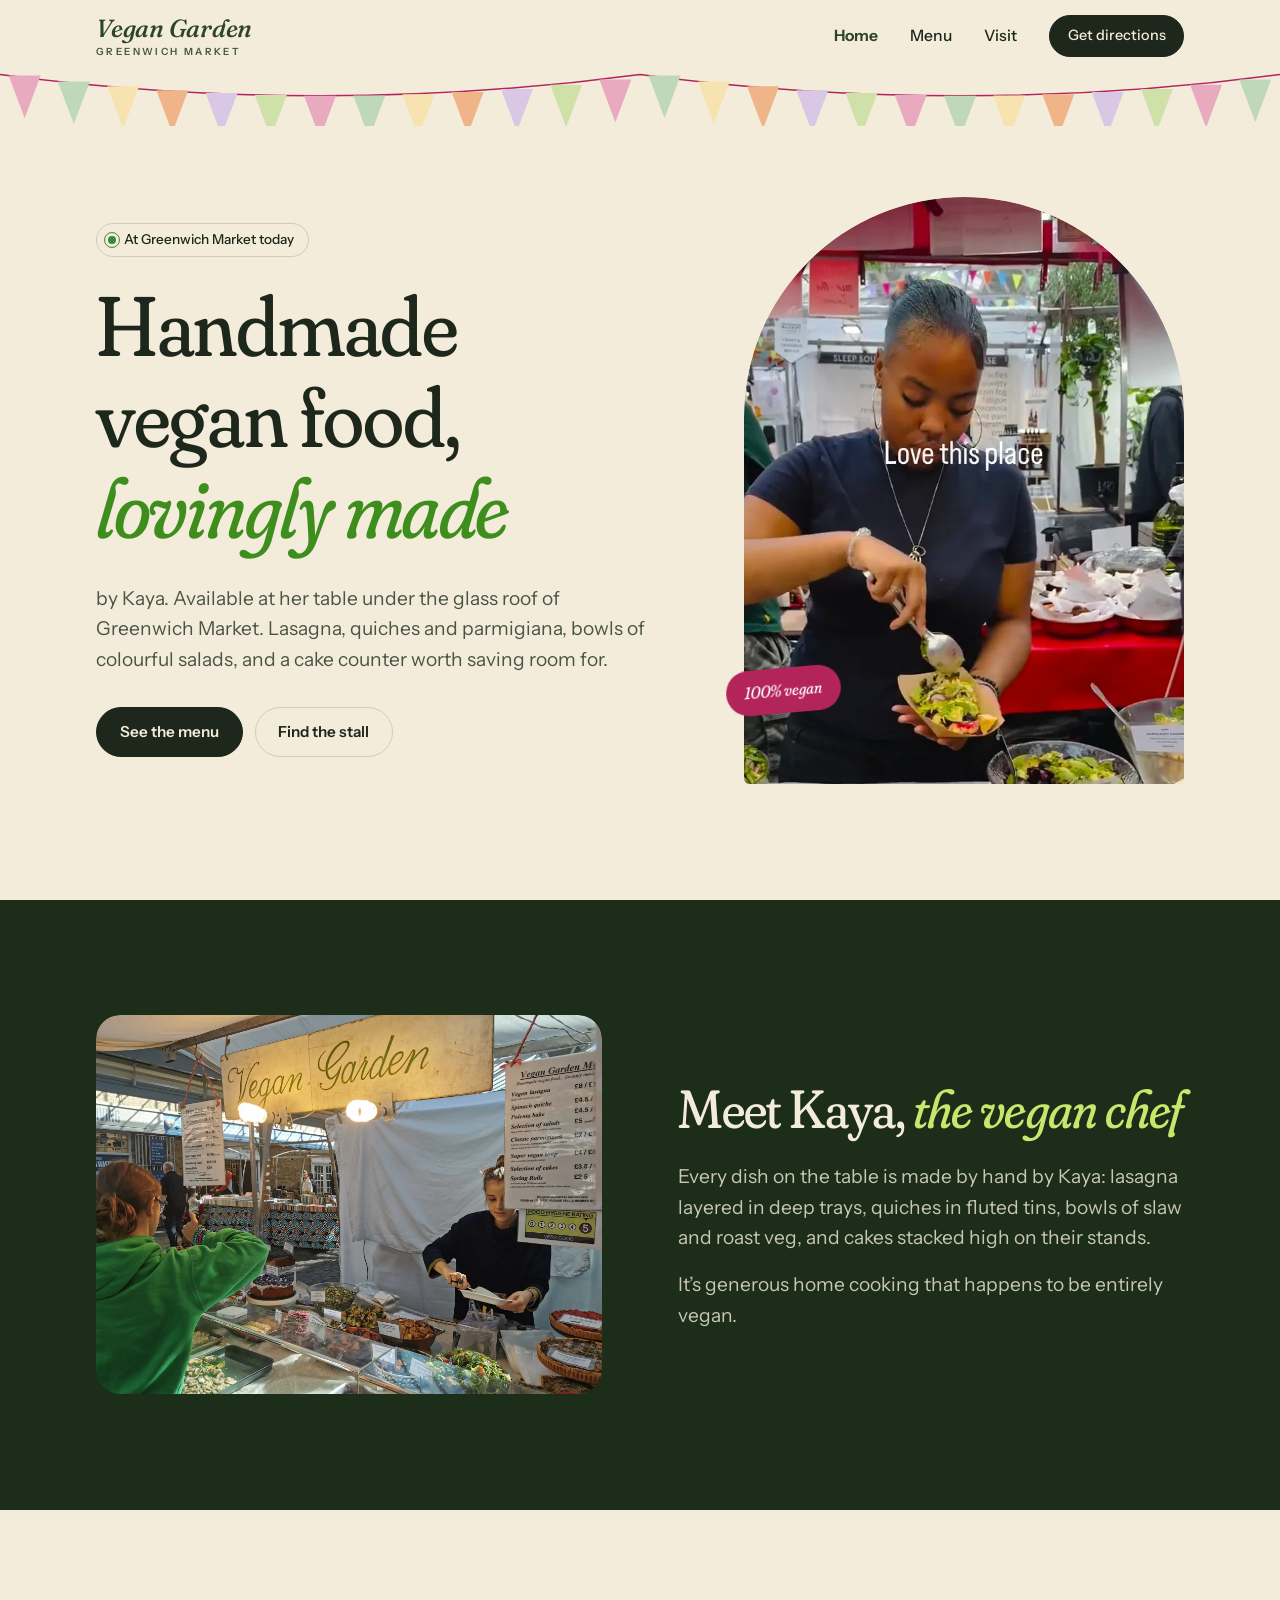
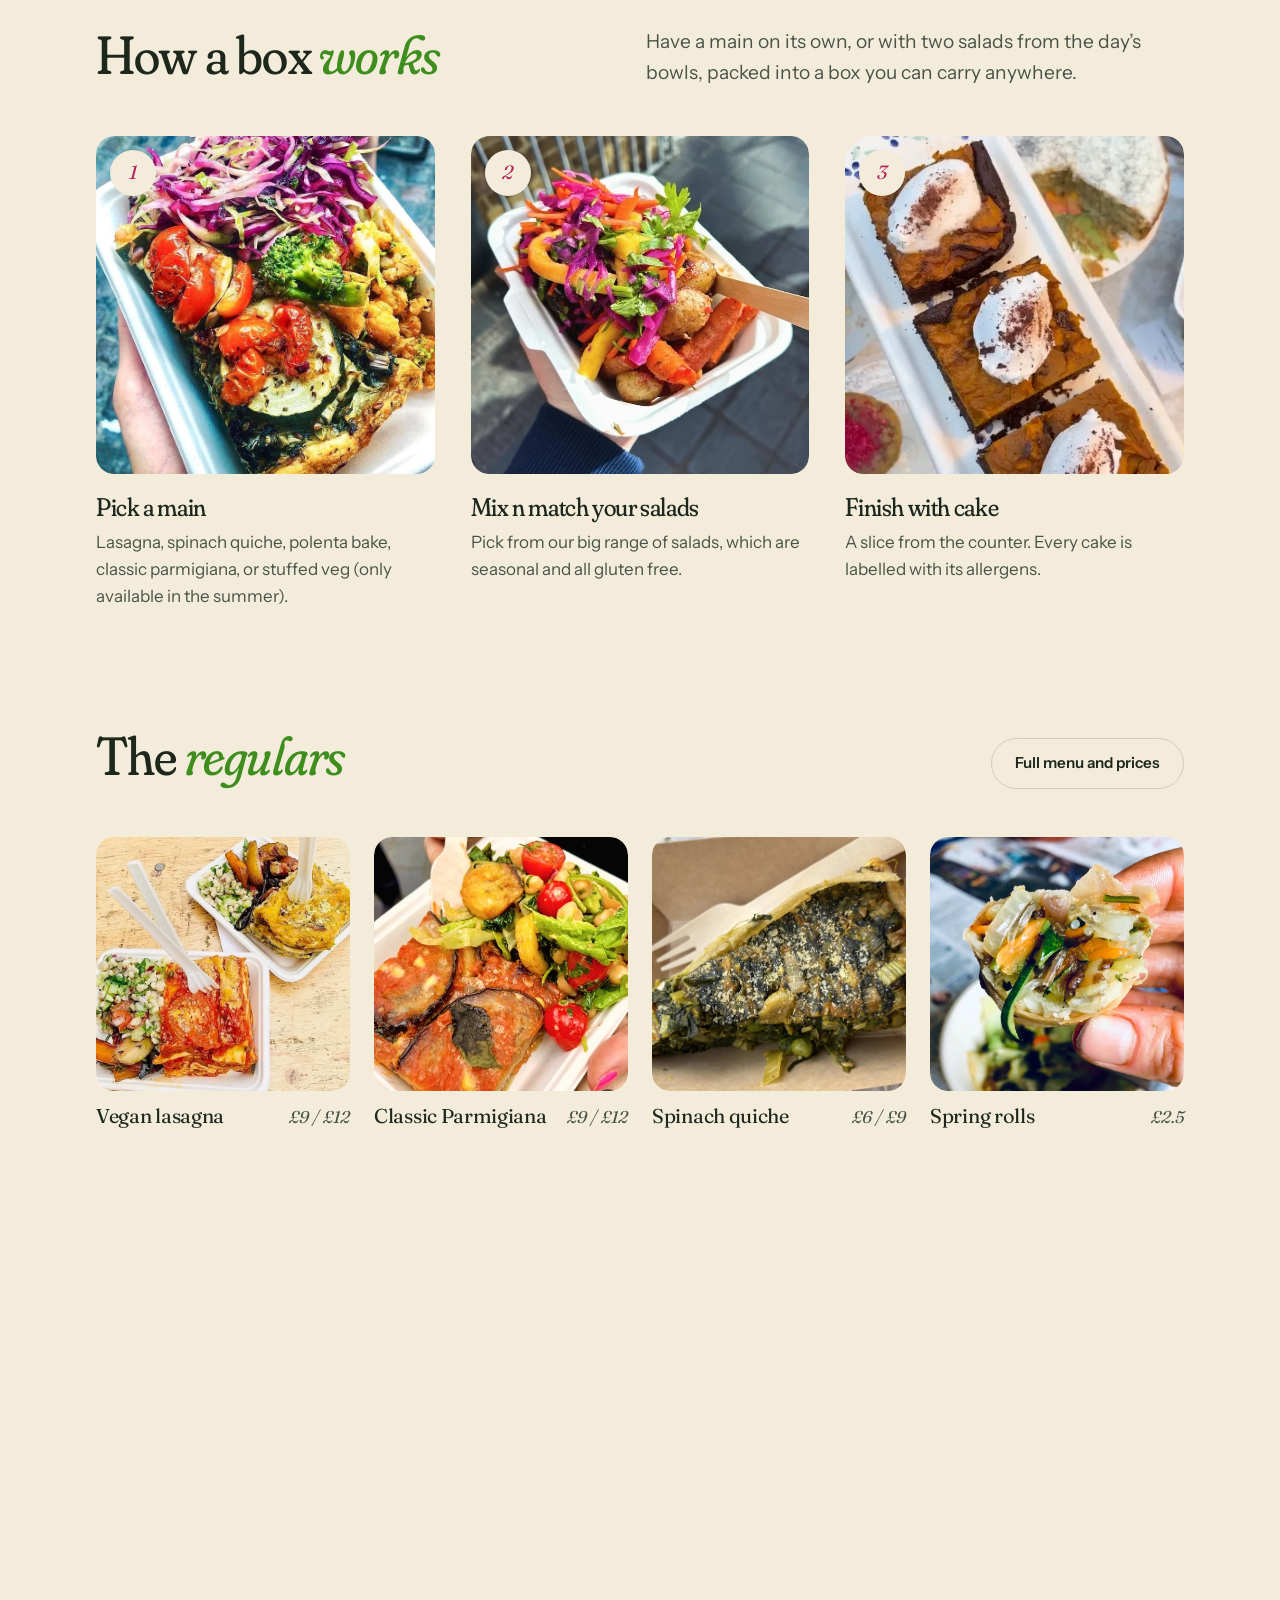
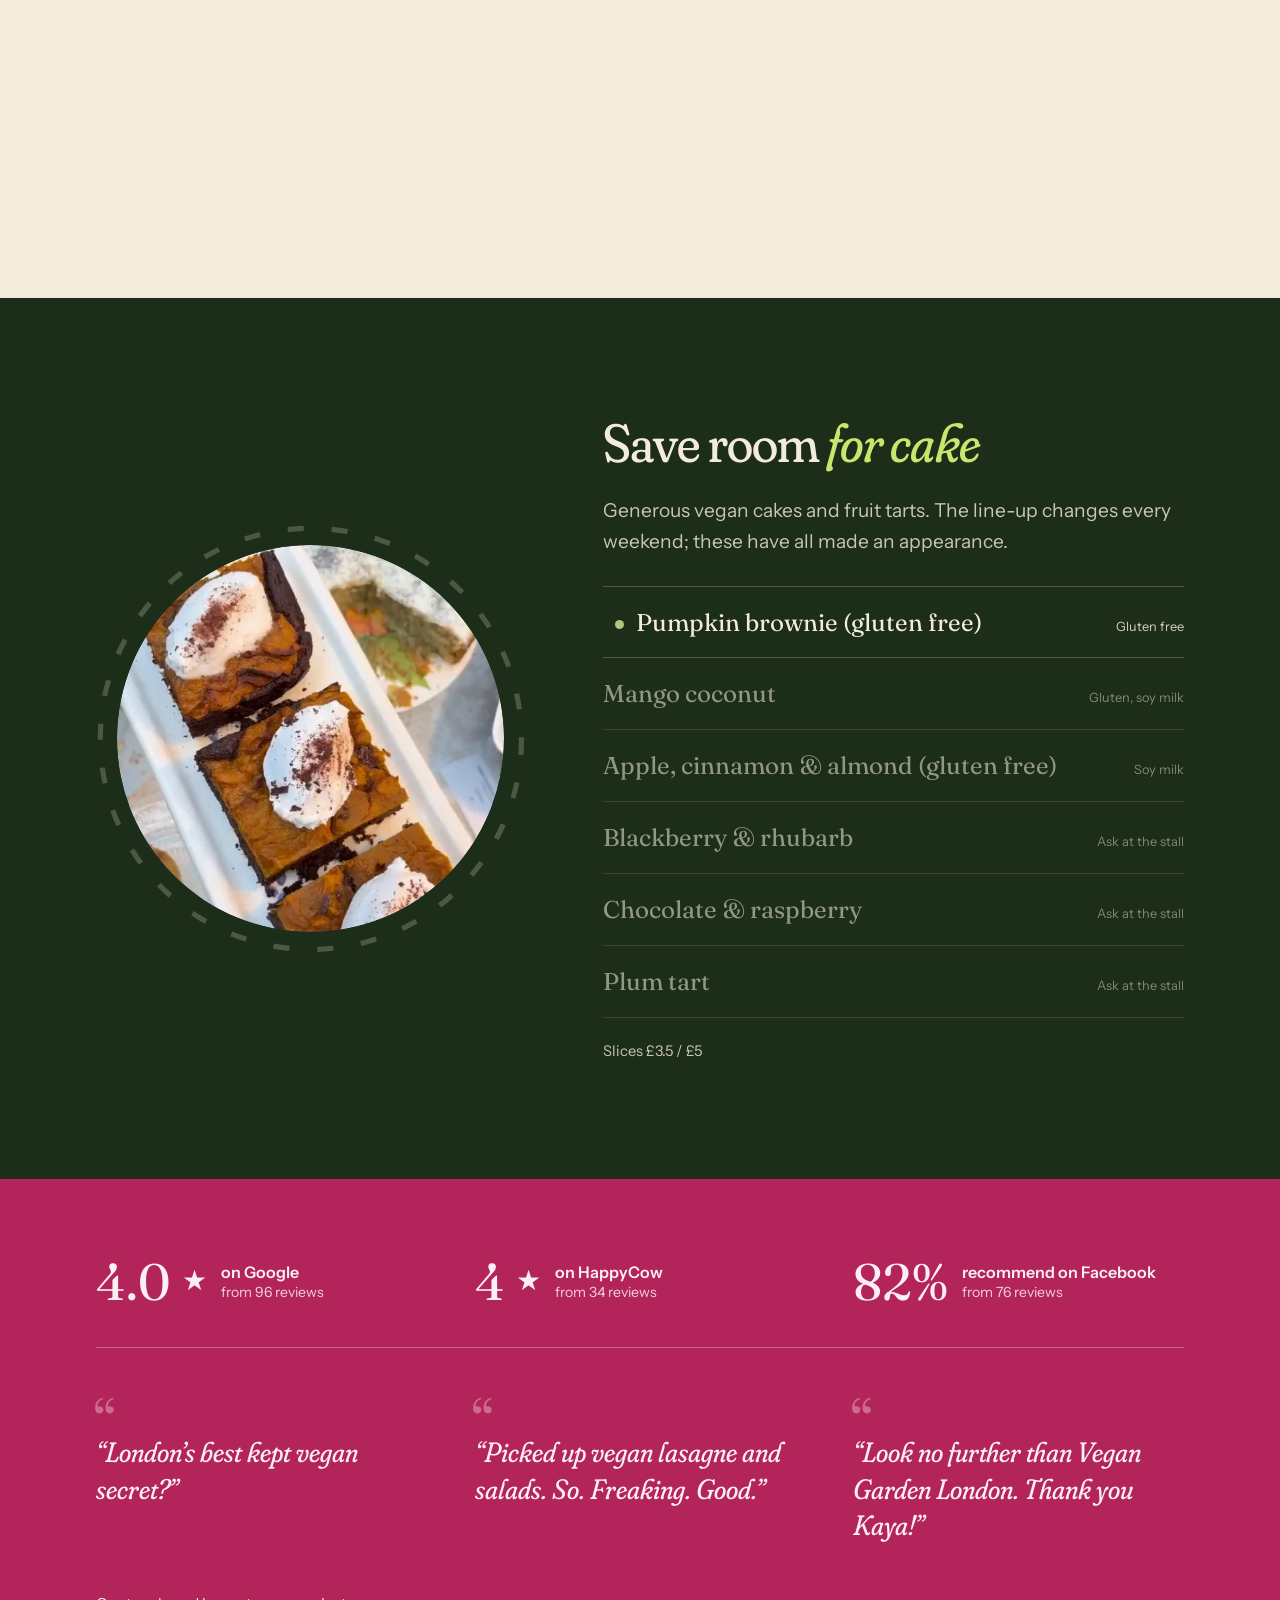
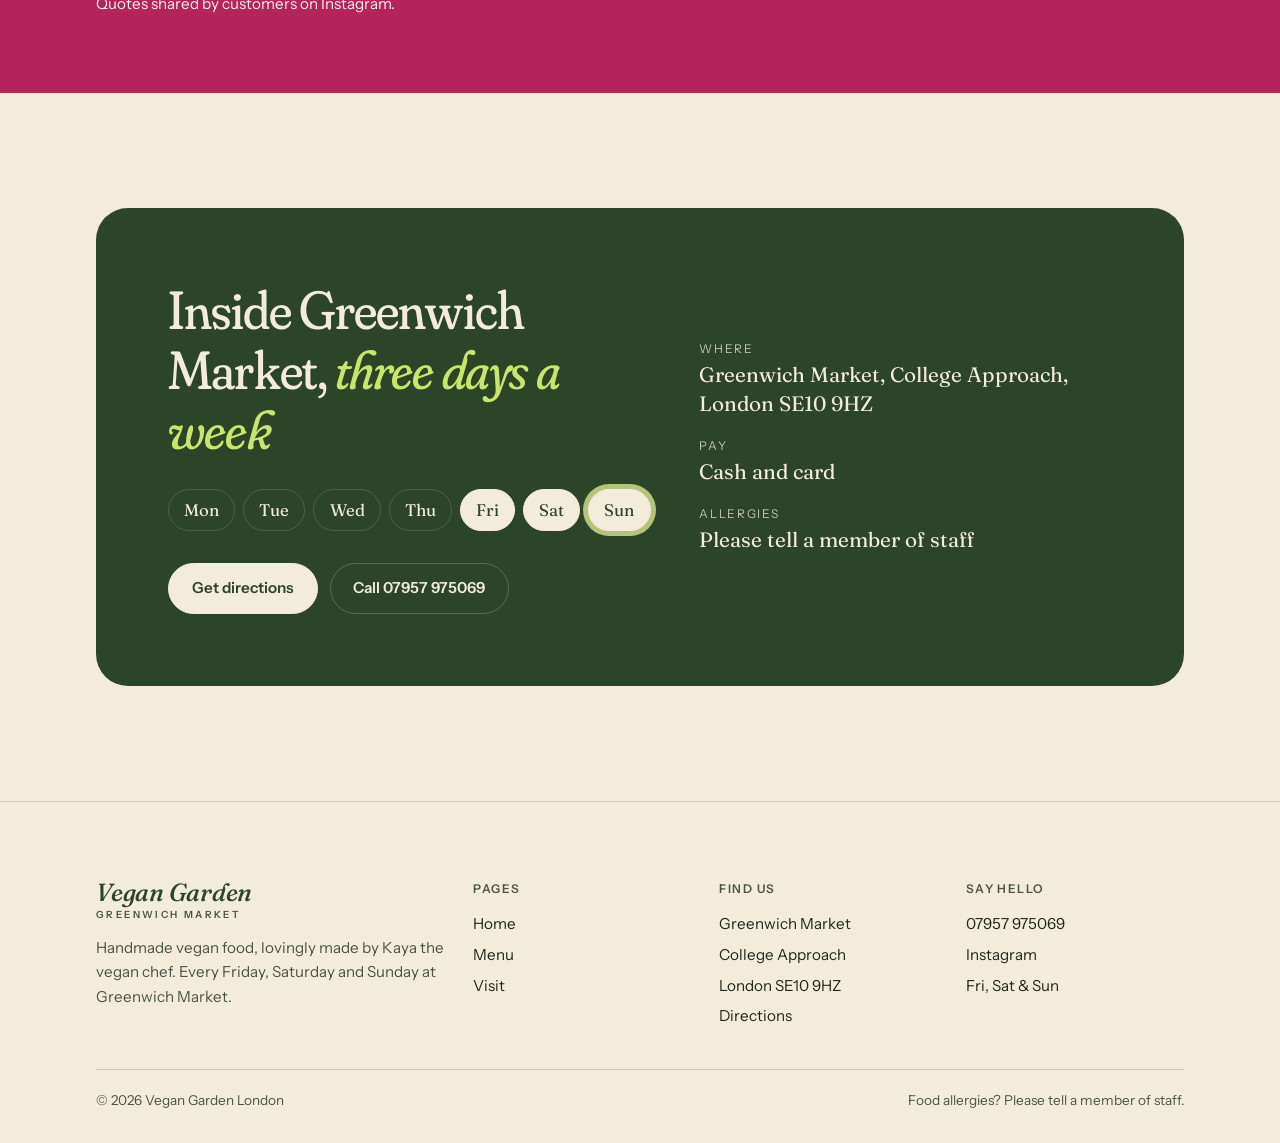
==== vegan-garden-london/index.html @ c4e973ab "first push" ====
<!doctype html>
<html lang="en-GB">
<head>
<meta charset="utf-8">
<meta name="viewport" content="width=device-width,initial-scale=1,viewport-fit=cover">
<meta http-equiv="X-UA-Compatible" content="IE=edge">
<title>Vegan Garden London | Handmade vegan food at Greenwich Market</title>
<meta name="description" content="Handmade vegan food lovingly made by Kaya the vegan chef. Lasagna, quiche, parmigiana, salads and cakes at Greenwich Market, SE10. Open Friday, Saturday and Sunday.">
<meta name="theme-color" content="#F4ECDB">
<meta name="format-detection" content="telephone=no">
<meta property="og:title" content="Vegan Garden London | Handmade vegan food at Greenwich Market">
<meta property="og:description" content="Handmade vegan food lovingly made by Kaya the vegan chef. Lasagna, quiche, parmigiana, salads and cakes at Greenwich Market, SE10. Open Friday, Saturday and Sunday.">
<meta property="og:image" content="assets/img/sign-bunting.webp">
<link rel="icon" href="assets/img/favicon.svg" type="image/svg+xml">
<link rel="preload" href="assets/fonts/fraunces-latin-full-normal.woff2" as="font" type="font/woff2" crossorigin>
<script>document.documentElement.className+=" js"</script>
<link rel="stylesheet" href="css/style.css">
<script type="application/ld+json">{"@context":"https://schema.org","@type":"Restaurant","name":"Vegan Garden London","description":"Handmade vegan food, lovingly made by Kaya the vegan chef, at Greenwich Market.","servesCuisine":"Vegan","telephone":"+447957975069","acceptsReservations":false,"paymentAccepted":"Cash, Card","address":{"@type":"PostalAddress","streetAddress":"Greenwich Market, College Approach","addressLocality":"London","postalCode":"SE10 9HZ","addressCountry":"GB"},"geo":{"@type":"GeoCoordinates","latitude":51.4814799,"longitude":-0.0092499},"aggregateRating":{"@type":"AggregateRating","ratingValue":"4.9","reviewCount":"96"},"sameAs":["https://www.instagram.com/vegangardenlondon/"]}</script>
</head>
<body>
<a class="skip" href="#main">Skip to content</a>
<header class="site-head">
  <div class="wrap">
    <a class="brand" href="index.html" aria-label="Vegan Garden London, home"><b>Vegan Garden</b><small>Greenwich Market</small></a>
    <button class="menu-toggle" type="button" aria-label="Open menu" aria-expanded="false" aria-controls="nav"><span></span><span></span></button>
    <nav class="nav" id="nav" aria-label="Main">
      <a href="index.html" aria-current="page">Home</a><a href="menu.html">Menu</a><a href="visit.html">Visit</a>
      <a class="btn" href="https://www.google.com/maps/dir/?api=1&amp;destination=51.4814799,-0.0092499" target="_blank" rel="noopener">Get directions</a>
    </nav>
  </div>
</header>
<main id="main">
  <section class="hero">
    <div class="bunting" aria-hidden="true"><svg viewBox="0 0 1200 70" preserveAspectRatio="xMidYMin slice"><path class="string" d="M0 6 Q300 46 600 6 Q900 46 1200 6"/><g><path class="flag" style="animation-delay:-0.00s" d="M8.1 7.1L38.1 7.1L23.1 47.1Z"/><path class="flag" style="animation-delay:-0.37s" d="M54.2 12.6L84.2 12.6L69.2 52.6Z"/><path class="flag" style="animation-delay:-0.74s" d="M100.4 17.1L130.4 17.1L115.4 57.1Z"/><path class="flag" style="animation-delay:-1.11s" d="M146.5 20.8L176.5 20.8L161.5 60.8Z"/><path class="flag" style="animation-delay:-1.48s" d="M192.7 23.4L222.7 23.4L207.7 63.4Z"/><path class="flag" style="animation-delay:-1.85s" d="M238.8 25.2L268.9 25.2L253.8 65.2Z"/><path class="flag" style="animation-delay:-2.22s" d="M285.0 25.9L315.0 25.9L300.0 66.0Z"/><path class="flag" style="animation-delay:-2.59s" d="M331.2 25.8L361.2 25.8L346.2 65.8Z"/><path class="flag" style="animation-delay:-2.96s" d="M377.3 24.7L407.3 24.7L392.3 64.7Z"/><path class="flag" style="animation-delay:-3.33s" d="M423.4 22.6L453.4 22.6L438.4 62.6Z"/><path class="flag" style="animation-delay:-3.70s" d="M469.6 19.6L499.6 19.6L484.6 59.6Z"/><path class="flag" style="animation-delay:-4.07s" d="M515.8 15.7L545.8 15.7L530.8 55.7Z"/><path class="flag" style="animation-delay:-4.44s" d="M561.9 10.8L591.9 10.8L576.9 50.8Z"/><path class="flag" style="animation-delay:-4.81s" d="M608.0 7.1L638.0 7.1L623.0 47.1Z"/><path class="flag" style="animation-delay:-5.18s" d="M654.2 12.6L684.2 12.6L669.2 52.6Z"/><path class="flag" style="animation-delay:-5.55s" d="M700.4 17.1L730.4 17.1L715.4 57.1Z"/><path class="flag" style="animation-delay:-5.92s" d="M746.5 20.8L776.5 20.8L761.5 60.8Z"/><path class="flag" style="animation-delay:-6.29s" d="M792.6 23.4L822.6 23.4L807.6 63.4Z"/><path class="flag" style="animation-delay:-6.66s" d="M838.8 25.2L868.8 25.2L853.8 65.2Z"/><path class="flag" style="animation-delay:-7.03s" d="M885.0 25.9L915.0 25.9L900.0 65.9Z"/><path class="flag" style="animation-delay:-7.40s" d="M931.1 25.8L961.1 25.8L946.1 65.8Z"/><path class="flag" style="animation-delay:-7.77s" d="M977.2 24.7L1007.2 24.7L992.2 64.7Z"/><path class="flag" style="animation-delay:-8.14s" d="M1023.4 22.6L1053.4 22.6L1038.4 62.6Z"/><path class="flag" style="animation-delay:-8.51s" d="M1069.5 19.6L1099.5 19.6L1084.5 59.6Z"/><path class="flag" style="animation-delay:-8.88s" d="M1115.7 15.7L1145.7 15.7L1130.7 55.7Z"/><path class="flag" style="animation-delay:-9.25s" d="M1161.8 10.8L1191.8 10.8L1176.8 50.8Z"/></g></svg></div>
    <div class="wrap">
      <div class="hero-copy">
        <p class="status" data-status><i></i><span>Fridays, Saturdays &amp; Sundays</span></p>
        <h1 class="display">Handmade vegan food, <em>lovingly made</em></h1>
        <p class="lede">by Kaya. Available at her table under the glass roof of Greenwich Market. Lasagna, quiches and parmigiana, bowls of colourful salads, and a cake counter worth saving room for.</p>
        <div class="btns">
          <a class="btn" href="menu.html">See the menu</a>
          <a class="btn btn--ghost" href="visit.html">Find the stall</a>
        </div>
      </div>
      <div class="hero-media">
        <div class="arch">
          <video data-auto autoplay muted loop playsinline preload="auto" poster="assets/img/poster-table.webp" aria-label="Kaya's table of cakes, spring rolls and trays at Greenwich Market">
            <source src="assets/video/the-table.mp4" type="video/mp4">
          </video>
        </div>
        <span class="hero-badge" aria-hidden="true">100% vegan</span>
      </div>
    </div>
  </section>

  <section class="section on-dark">
    <div class="wrap split">
      <div class="photo zoom"><img src="assets/img/stall-serving.webp" alt="Kaya serving at the Vegan Garden stall under the hand-painted sign" width="2000" height="1500" loading="lazy"></div>
      <div>
        <h2 class="h2">Meet Kaya, <em>the vegan chef</em></h2>
        <p class="lede">Every dish on the table is made by hand by Kaya: lasagna layered in deep trays, quiches in fluted tins, bowls of slaw and roast veg, and cakes stacked high on their stands.</p>
        <p class="lede">It’s generous home cooking that happens to be entirely vegan.</p>
      </div>
    </div>
  </section>

  <section class="section">
    <div class="wrap">
      <div class="sec-head">
        <h2 class="h2">How a box <em>works</em></h2>
        <p class="lede">Have a main on its own, or with two salads from the day’s bowls, packed into a box you can carry anywhere.</p>
      </div>
      <ol class="steps">
        <li class="zoom"><span class="num" aria-hidden="true">1</span><div class="photo"><img src="assets/img/main-box.webp" alt="A slice of spinach and courgette quiche topped with roast tomatoes, with slaw, broccoli and cauliflower" width="750" height="750" loading="lazy"></div><h3 class="h3">Pick a main</h3><p>Lasagna, spinach quiche, polenta bake, classic parmigiana, or stuffed veg (only available in the summer).</p></li>
        <li class="zoom"><span class="num" aria-hidden="true">2</span><div class="photo"><img src="assets/img/salad-box.webp" alt="Box of red cabbage slaw, carrot, mango, roast potatoes and coriander" width="672" height="752" loading="lazy"></div><h3 class="h3">Mix n match your salads</h3><p>Pick from our big range of salads, which are seasonal and all gluten free.</p></li>
        <li class="zoom"><span class="num" aria-hidden="true">3</span><div class="photo"><video data-auto muted loop playsinline preload="none" poster="assets/img/poster-cakes.webp" data-src="assets/video/cakes.mp4" aria-label="Slices of gluten-free vegan pumpkin brownie topped with cream on the cake counter"></video></div><h3 class="h3">Finish with cake</h3><p>A slice from the counter. Every cake is labelled with its allergens.</p></li>
      </ol>
    </div>
  </section>

  <section class="section section--tight">
    <div class="wrap">
      <div class="sec-head">
        <h2 class="h2">The <em>regulars</em></h2>
        <a class="btn btn--ghost" href="menu.html">Full menu and prices</a>
      </div>
      <ul class="food">
        <li class="zoom"><div class="photo"><img src="assets/img/two-lasagne.webp" alt="Two boxes of vegan lasagna with salads" width="748" height="748" loading="lazy"></div><div class="row"><h3>Vegan lasagna</h3><span class="price">£9 / £12</span></div></li>
        <li class="zoom"><div class="photo"><img src="assets/img/parmigiana.webp" alt="Vegan parmigiana with roast vegetables" width="937" height="1171" loading="lazy"></div><div class="row"><h3>Classic Parmigiana</h3><span class="price">£9 / £12</span></div></li>
        <li class="zoom"><div class="photo"><img src="assets/img/quiche-slice.webp" alt="Slice of spinach quiche" width="1600" height="1093" loading="lazy"></div><div class="row"><h3>Spinach quiche</h3><span class="price">£6 / £9</span></div></li>
        <li class="zoom"><div class="photo"><img src="assets/img/spring-rolls.webp" alt="A spring roll cut open to show the crisp vegetable filling" width="900" height="900" loading="lazy"></div><div class="row"><h3>Spring rolls</h3><span class="price">£2.5</span></div></li>
      </ul>
    </div>
  </section>

  <section class="section section--tight">
    <div class="wrap split split--spread">
      <div>
        <h2 class="h2">A table full <em>of colour</em></h2>
        <p class="lede">A generous spread, a feast for the eyes, a work of art even, is how one customer has described Kaya’s creations. Fresh every Friday, Saturday and Sunday; days may vary during the winter months.</p>
        <div class="btns" style="margin-top:2rem"><a class="btn" href="visit.html">Find the stall</a></div>
      </div>
      <div class="photo photo--spread zoom"><img src="assets/img/spread.webp" alt="Kaya's table spread with bowls of salads, trays of mains and a row of fruit cakes" width="937" height="1050" loading="lazy"></div>
    </div>
  </section>

  <section class="section on-dark cakes">
    <div class="wrap cake-wrap">
      <div class="cake-stage">
        <svg class="cake-ring" viewBox="0 0 100 100" aria-hidden="true"><circle cx="50" cy="50" r="49" pathLength="330"/></svg>
        <figure class="is-active"><img src="assets/img/poster-cakes.webp" alt="Slices of pumpkin brownie topped with cream" loading="lazy"></figure>
        <figure><img src="assets/img/mango-coconut.webp" alt="Mango coconut cake, sliced to show the filling" loading="lazy"></figure>
        <figure><img src="assets/img/apple-almond-cake.webp" alt="Apple, cinnamon and almond cake" loading="lazy"></figure>
        <figure><img src="assets/img/blackberry-cake.webp" alt="Blackberry and rhubarb cake topped with blackberries and blueberries" loading="lazy"></figure>
        <figure><img src="assets/img/raspberry-choc.webp" alt="Chocolate cake crowned with raspberries" loading="lazy"></figure>
        <figure><img src="assets/img/plum-tart.webp" alt="Plum tart with fanned fruit" loading="lazy"></figure>
      </div>
      <div>
        <h2 class="h2">Save room <em>for cake</em></h2>
        <p class="lede" style="margin-top:1.2rem">Generous vegan cakes and fruit tarts. The line-up changes every weekend; these have all made an appearance.</p>
        <ul class="cake-list" aria-label="Cakes: choose one to see it">
          <li><button type="button" aria-pressed="true"><span>Pumpkin brownie (gluten free)</span><small>Gluten free</small></button></li>
          <li><button type="button" aria-pressed="false"><span>Mango coconut</span><small>Gluten, soy milk</small></button></li>
          <li><button type="button" aria-pressed="false"><span>Apple, cinnamon &amp; almond (gluten free)</span><small>Soy milk</small></button></li>
          <li><button type="button" aria-pressed="false"><span>Blackberry &amp; rhubarb</span><small>Ask at the stall</small></button></li>
          <li><button type="button" aria-pressed="false"><span>Chocolate &amp; raspberry</span><small>Ask at the stall</small></button></li>
          <li><button type="button" aria-pressed="false"><span>Plum tart</span><small>Ask at the stall</small></button></li>
        </ul>
        <p class="price-note">Slices £3.5 / £5</p>
      </div>
    </div>
  </section>

  <section class="quotes" aria-label="Reviews">
    <div class="wrap">
      <ul class="ratings">
        <li><b><span data-count="4.9">4.9</span> <i aria-hidden="true">★</i></b><span>on Google<small>from 96 reviews</small></span></li>
        <li><b><span data-count="5">5</span> <i aria-hidden="true">★</i></b><span>on HappyCow<small>from 34 reviews</small></span></li>
        <li><b><span data-count="100">100</span>%</b><span>recommend on Facebook<small>from 76 reviews</small></span></li>
      </ul>
      <ul class="quote-grid">
        <li><blockquote>“London’s best kept vegan secret?”</blockquote></li>
        <li><blockquote>“Picked up vegan lasagne and salads. So. Freaking. Good.”</blockquote></li>
        <li><blockquote>“Look no further than Vegan Garden London. Thank you Kaya!”</blockquote></li>
      </ul>
      <p class="note">Quotes shared by customers on Instagram.</p>
    </div>
  </section>

  <section class="section">
    <div class="wrap">
      <div class="visit-band">
        <div>
          <h2 class="h2">Inside Greenwich Market, <em>three days a week</em></h2>
          <ul class="days" aria-label="Trading days"><li class="day" data-d="Mon">Mon</li><li class="day" data-d="Tue">Tue</li><li class="day" data-d="Wed">Wed</li><li class="day" data-d="Thu">Thu</li><li class="day on" data-d="Fri">Fri</li><li class="day on" data-d="Sat">Sat</li><li class="day on" data-d="Sun">Sun</li></ul>
          <div class="btns"><a class="btn btn--light" href="https://www.google.com/maps/dir/?api=1&amp;destination=51.4814799,-0.0092499" target="_blank" rel="noopener">Get directions</a><a class="btn btn--ghost" href="tel:+447957975069">Call 07957 975069</a></div>
        </div>
        <dl>
          <div><dt>Where</dt><dd>Greenwich Market, College Approach, London SE10 9HZ</dd></div>
          <div><dt>Pay</dt><dd>Cash and card</dd></div>
          <div><dt>Allergies</dt><dd>Please tell a member of staff</dd></div>
        </dl>
      </div>
    </div>
  </section>
</main>
<footer class="site-foot">
  <div class="wrap">
    <div class="foot-grid">
      <div>
        <a class="brand" href="index.html" aria-label="Vegan Garden London, home"><b>Vegan Garden</b><small>Greenwich Market</small></a>
        <p>Handmade vegan food, lovingly made by Kaya the vegan chef. Every Friday, Saturday and Sunday at Greenwich Market.</p>
      </div>
      <div><h4>Pages</h4><ul><li><a href="index.html">Home</a></li><li><a href="menu.html">Menu</a></li><li><a href="visit.html">Visit</a></li></ul></div>
      <div><h4>Find us</h4><ul><li>Greenwich Market</li><li>College Approach</li><li>London SE10 9HZ</li><li><a href="https://www.google.com/maps/dir/?api=1&amp;destination=51.4814799,-0.0092499" target="_blank" rel="noopener">Directions</a></li></ul></div>
      <div><h4>Say hello</h4><ul><li><a href="tel:+447957975069">07957 975069</a></li><li><a href="https://www.instagram.com/vegangardenlondon/" target="_blank" rel="noopener">Instagram</a></li><li>Fri, Sat &amp; Sun</li></ul></div>
    </div>
    <div class="foot-base"><span>&copy; <span data-year>2026</span> Vegan Garden London</span><span>Food allergies? Please tell a member of staff.</span></div>
  </div>
</footer>
<nav class="actionbar" aria-label="Quick actions">
  <a href="menu.html">Menu</a><a href="https://www.google.com/maps/dir/?api=1&amp;destination=51.4814799,-0.0092499" target="_blank" rel="noopener">Directions</a><a href="tel:+447957975069">Call</a>
</nav>
<script src="js/main.js" defer></script>
</body>
</html>
---- vegan-garden-london/css/style.css ----
/* Vegan Garden London · Greenwich Market
   No side scrolling, no clipped headings; all motion respects "reduce motion". */
@font-face{font-family:"Fraunces";src:url(../assets/fonts/fraunces-latin-full-normal.woff2) format("woff2");font-weight:100 900;font-style:normal;font-display:swap}
@font-face{font-family:"Fraunces";src:url(../assets/fonts/fraunces-latin-full-italic.woff2) format("woff2");font-weight:100 900;font-style:italic;font-display:swap}
@font-face{font-family:"Instrument Sans";src:url(../assets/fonts/instrument-sans-latin-wght-normal.woff2) format("woff2");font-weight:400 700;font-style:normal;font-display:swap}

/* ===== Colours and type: cream sign board, olive script, beetroot ===== */
:root{
  --bg:#F4ECDB; --bg-2:#EBE1C9; --bg-3:#E2D5B6;
  --text:#1D271B; --text-soft:#4A5446; --line:rgba(29,39,27,.16);
  --brand:#2C4528; --accent:#5F7A2E; --em:#3E8E1E; --em-on-dark:#C8E66B; --pop:#B3245B; --pop-text:#fff;
  --btn:#1D271B; --btn-text:#F4ECDB;
  --dark:#1C2E1A; --on-dark:#F4ECDB; --on-dark-soft:rgba(244,236,219,.8); --on-dark-accent:#B5C47B; --on-dark-line:rgba(244,236,219,.22);
  --band:#2C4528; --band-text:#F4ECDB; --band-accent:#B5C47B;
  --quote:#B3245B; --quote-text:#FCEFF3;
  --head:rgba(244,236,219,.9);
  --dot:#D9A836; --open:#3F8A2E;
  --f1:#E9A9BF; --f2:#BFD8B8; --f3:#F6E3B0; --f4:#F0B489; --f5:#D9C7E6; --f6:#CFE0A8; --string:#B3245B;
  --tag-a:#F0B489; --tag-a-text:#5a2b0e; --tag-b:#BFD8B8; --tag-b-text:#1C2E1A;
  --d-font:"Fraunces", Georgia, "Times New Roman", serif; --d-wght:400; --d-track:-.015em; --d-lh:1.08;
  --em-style:italic; --em-vars:"opsz" 144,"SOFT" 100,"WONK" 1; --d-vars:"opsz" 144,"SOFT" 100;
  --brand-font:"Fraunces", Georgia, serif; --brand-style:italic; --brand-wght:500;
  --r:24px; --r-sm:18px; --shadow:0 30px 60px -36px rgba(29,39,27,.55);
  color-scheme:light;
}
:root{
  --serif:"Fraunces", Georgia, "Times New Roman", serif;
  --sans:"Instrument Sans", -apple-system, BlinkMacSystemFont, "Segoe UI", Roboto, Arial, sans-serif;
  --gutter:clamp(18px,5vw,56px); --max:1200px; --head-h:72px;
  --ease:cubic-bezier(.22,.8,.2,1);
}

*,*::before,*::after{box-sizing:border-box}
html{-webkit-text-size-adjust:100%;text-size-adjust:100%}
html,body{overflow-x:hidden;max-width:100%}
@supports (overflow:clip){html,body{overflow-x:clip}}
body{margin:0;background:var(--bg);color:var(--text);font-family:var(--sans);font-size:17px;line-height:1.6;-webkit-font-smoothing:antialiased;-moz-osx-font-smoothing:grayscale}
img,video,iframe,svg{display:block;max-width:100%}
img{height:auto}
a{color:inherit}
button{font:inherit;color:inherit;cursor:pointer}
::selection{background:var(--pop);color:var(--pop-text)}
:focus-visible{outline:2px solid var(--pop);outline-offset:3px;border-radius:4px}
.wrap{width:100%;max-width:var(--max);margin-left:auto;margin-right:auto;padding-left:var(--gutter);padding-right:var(--gutter)}
.skip{position:absolute;left:12px;top:-60px;z-index:300;background:var(--btn);color:var(--btn-text);padding:10px 16px;border-radius:99px;text-decoration:none}
.skip:focus{top:12px}

/* ---------- type ---------- */
/* No overflow masks and generous line-height, so descenders (g, y) never get cut */
.display,.h2,.h3{font-family:var(--d-font);font-weight:var(--d-wght);margin:0;letter-spacing:var(--d-track);font-variation-settings:var(--d-vars)}
.display{font-size:clamp(2.6rem,6.6vw,5.8rem);line-height:var(--d-lh);padding-bottom:.08em}
.h2{font-size:clamp(2rem,4.2vw,3.4rem);line-height:1.12;padding-bottom:.05em}
.h3{font-size:clamp(1.4rem,2vw,1.75rem);line-height:1.2}
.display em,.h2 em{font-style:var(--em-style);color:var(--em);font-variation-settings:var(--em-vars)}
.lede{font-size:clamp(1.05rem,1.5vw,1.2rem);color:var(--text-soft);max-width:34em;margin:0}
.on-dark{background:var(--dark);color:var(--on-dark)}
.on-dark .lede,.on-dark p{color:var(--on-dark-soft)}
.on-dark .h2 em,.on-dark .h3 em{color:var(--em-on-dark)}


/* ---------- buttons ---------- */
.btn{position:relative;overflow:hidden;isolation:isolate;display:inline-flex;align-items:center;justify-content:center;gap:.6em;min-height:48px;padding:.8em 1.5em;border-radius:999px;background:var(--btn);color:var(--btn-text);text-decoration:none;font-weight:600;font-size:.95rem;border:1px solid var(--btn);transition:color .35s,border-color .35s,transform .35s var(--ease)}
.btn::before{content:"";position:absolute;inset:0;z-index:-1;background:var(--pop);border-radius:inherit;transform:translateY(102%);transition:transform .45s var(--ease)}
.btn:hover{color:var(--pop-text);border-color:var(--pop)}
.btn:hover::before{transform:none}
.btn:active{transform:scale(.97)}
.btn svg{width:1em;height:1em;transition:transform .35s var(--ease)}
.btn:hover svg{transform:translateX(3px)}
.btn--ghost{background:transparent;color:var(--text);border-color:var(--line)}
.btn--light{background:var(--band-text);color:var(--band);border-color:var(--band-text)}
.on-dark .btn--ghost,.visit-band .btn--ghost{color:var(--on-dark);border-color:var(--on-dark-line)}
.visit-band .btn--ghost{color:var(--band-text)}
.btns{display:flex;flex-wrap:wrap;gap:12px}

/* ---------- header ---------- */
.site-head{position:fixed;top:0;left:0;right:0;z-index:100;padding-top:env(safe-area-inset-top);transition:background-color .3s,box-shadow .3s,transform .5s var(--ease)}
.site-head .wrap{display:flex;align-items:center;justify-content:space-between;height:var(--head-h)}
.site-head.is-solid{background:var(--head);box-shadow:0 1px 0 var(--line)}
@supports ((-webkit-backdrop-filter:blur(1px)) or (backdrop-filter:blur(1px))){.site-head.is-solid{-webkit-backdrop-filter:blur(10px);backdrop-filter:blur(10px)}}
.brand{display:flex;flex-direction:column;text-decoration:none;line-height:1.1;position:relative;z-index:120}
.brand b{font-family:var(--brand-font);font-style:var(--brand-style);font-weight:var(--brand-wght);font-size:1.55rem;color:var(--brand);padding-bottom:.05em;letter-spacing:-.01em}
.brand small{font-size:.62rem;letter-spacing:.24em;text-transform:uppercase;margin-top:2px;color:var(--text-soft);font-weight:600}
.nav{display:flex;align-items:center;gap:32px}
.nav a{text-decoration:none;font-weight:500;font-size:.98rem}
.nav a:not(.btn){position:relative;padding:6px 0}
.nav a:not(.btn){transition:color .3s}
.nav a:not(.btn):hover{color:var(--accent)}
.nav a[aria-current="page"]{color:var(--brand);font-weight:650}
.nav .btn{min-height:42px;padding:.55em 1.2em;font-size:.9rem}
.menu-toggle{display:none;background:none;border:0;width:48px;height:48px;margin-right:-10px;position:relative;z-index:120}
.menu-toggle span{position:absolute;left:12px;right:12px;height:2px;background:var(--text);transition:transform .35s var(--ease)}
.menu-toggle span:nth-child(1){top:19px}.menu-toggle span:nth-child(2){top:27px}
.nav-open .menu-toggle span:nth-child(1){transform:translateY(4px) rotate(45deg)}
.nav-open .menu-toggle span:nth-child(2){transform:translateY(-4px) rotate(-45deg)}
@media (max-width:820px){
  .menu-toggle{display:block}
  .nav{position:fixed;top:0;left:0;right:0;bottom:0;height:100vh;height:100dvh;background:var(--dark);color:var(--on-dark);flex-direction:column;justify-content:center;align-items:flex-start;padding:100px var(--gutter) 40px;gap:4px;opacity:0;visibility:hidden;transition:opacity .35s,visibility .35s}
  .nav-open .nav{opacity:1;visibility:visible}
  .nav a:not(.btn){font-family:var(--d-font);font-weight:var(--d-wght);font-size:2.6rem;font-style:var(--em-style);line-height:1.3;opacity:0;transform:translateY(18px);transition:opacity .5s var(--ease),transform .5s var(--ease)}
  .nav-open .nav a:not(.btn){opacity:1;transform:none}
  .nav-open .nav a:nth-child(2){transition-delay:.06s}.nav-open .nav a:nth-child(3){transition-delay:.12s}
  .nav a[aria-current="page"]{color:var(--on-dark-accent)}
  .nav .btn{margin-top:24px;background:var(--on-dark);color:var(--dark);border-color:var(--on-dark);min-height:50px}
  .nav-open .menu-toggle span{background:var(--on-dark)}
  .nav-open .brand b{color:var(--on-dark)}
  .nav-open .brand small{color:var(--on-dark-soft)}
  .nav-open .site-head{background:transparent;box-shadow:none;-webkit-backdrop-filter:none;backdrop-filter:none}
}

/* ---------- bunting (the real stall's flags) ---------- */
.bunting{position:absolute;left:0;right:0;top:calc(var(--head-h) + env(safe-area-inset-top) - 4px);height:58px;pointer-events:none;overflow:hidden}
.bunting svg{width:100%;height:100%;max-width:none}
.bunting .string{fill:none;stroke:var(--string);stroke-width:1.4}
.bunting .flag{transform-box:fill-box;transform-origin:50% 0;animation:sway 4.8s ease-in-out infinite}
.bunting .flag:nth-of-type(6n+1){fill:var(--f1)}.bunting .flag:nth-of-type(6n+2){fill:var(--f2)}.bunting .flag:nth-of-type(6n+3){fill:var(--f3)}
.bunting .flag:nth-of-type(6n+4){fill:var(--f4)}.bunting .flag:nth-of-type(6n+5){fill:var(--f5)}.bunting .flag:nth-of-type(6n){fill:var(--f6)}
.js .bunting{opacity:0;transform:translateY(-12px);animation:drop 1s var(--ease) .2s forwards}
@keyframes sway{0%,100%{transform:rotate(-5deg)}50%{transform:rotate(5deg)}}
@keyframes drop{to{opacity:1;transform:none}}

/* ---------- status pill ---------- */
.status{display:inline-flex;align-items:center;gap:.6em;padding:.4em 1em .4em .8em;border:1px solid var(--line);border-radius:99px;font-size:.85rem;font-weight:500;margin:0}
.status i{position:relative;width:8px;height:8px;border-radius:50%;background:var(--dot);flex:none}
.status.is-open i{background:var(--open)}
.status.is-open i::after{content:"";position:absolute;inset:-4px;border-radius:50%;border:1.5px solid var(--open);animation:ping 1.8s var(--ease) infinite}
@keyframes ping{from{transform:scale(.6);opacity:1}to{transform:scale(1.9);opacity:0}}

/* ---------- home hero ---------- */
.hero{position:relative;padding:calc(var(--head-h) + env(safe-area-inset-top) + 80px) 0 72px}
.hero .wrap{display:grid;grid-template-columns:minmax(0,1.1fr) minmax(0,.9fr);gap:clamp(32px,6vw,80px);align-items:center}
.hero .display{margin:1.4rem 0 0}
.hero .lede{margin:1.4rem 0 2rem}
.hero-media{justify-self:end;width:100%;max-width:440px;position:relative}
.arch{position:relative;border-radius:999px 999px var(--r) var(--r);overflow:hidden;aspect-ratio:3/4;background:var(--bg-3);box-shadow:var(--shadow);-webkit-mask-image:-webkit-radial-gradient(white,black)}
@supports not (aspect-ratio:1){.arch{height:0;padding-bottom:133.33%}.arch video{position:absolute;top:0;left:0}}
.arch video{width:100%;height:100%;object-fit:cover}
.hero-badge{position:absolute;left:-18px;bottom:12%;background:var(--pop);color:var(--pop-text);font-family:var(--d-font);font-style:var(--em-style);font-variation-settings:var(--em-vars);font-weight:var(--d-wght);font-size:1.05rem;padding:.55em 1.1em;border-radius:99px;box-shadow:var(--shadow);transform:rotate(-5deg)}
/* load sequence: pill, headline, text, buttons, then the video */
.js .hero-copy>*,.js .page-hero .wrap>*{opacity:0;transform:translateY(22px);animation:rise .9s var(--ease) forwards}
.js .hero-copy>*:nth-child(2),.js .page-hero .wrap>*:nth-child(2){animation-delay:.1s}
.js .hero-copy>*:nth-child(3),.js .page-hero .wrap>*:nth-child(3){animation-delay:.22s}
.js .hero-copy>*:nth-child(4){animation-delay:.32s}
.js .arch{opacity:0;transform:translateY(30px) scale(.96);animation:rise 1.2s var(--ease) .25s forwards}
.js .arch video{transform:scale(1.15);animation:settle 2.2s var(--ease) .25s forwards}
.js .hero-badge{opacity:0;animation:pop .7s var(--ease) 1.1s forwards}
@keyframes rise{to{opacity:1;transform:none}}
@keyframes settle{to{transform:none}}
@keyframes pop{0%{opacity:0;transform:rotate(-5deg) scale(.6)}70%{opacity:1;transform:rotate(-5deg) scale(1.06)}100%{opacity:1;transform:rotate(-5deg) scale(1)}}
@media (min-width:821px){.hero{min-height:100vh;display:flex;align-items:center}}
@media (max-width:820px){
  .hero{padding-top:calc(var(--head-h) + env(safe-area-inset-top) + 56px);padding-bottom:56px}
  .hero .wrap{grid-template-columns:minmax(0,1fr);gap:36px}
  .hero-media{justify-self:center;max-width:340px;width:82%}
  .hero-badge{left:-8px;font-size:.95rem}
}

/* ---------- sections ---------- */
.section{padding:clamp(64px,9vw,120px) 0;position:relative}
.section--tight{padding-top:0}
.sec-head{display:flex;justify-content:space-between;align-items:flex-end;gap:20px 32px;flex-wrap:wrap;margin-bottom:clamp(28px,4vw,48px)}
.sec-head .lede{max-width:28em}

.photo{border-radius:var(--r);overflow:hidden;background:var(--bg-3);-webkit-mask-image:-webkit-radial-gradient(white,black)}
.photo img,.photo video{width:100%;height:100%;object-fit:cover;transition:transform 1.4s var(--ease)}
.zoom:hover .photo img,.photo.zoom:hover img{transform:scale(1.05)}

.split{display:grid;grid-template-columns:minmax(0,1fr) minmax(0,1fr);gap:clamp(32px,6vw,80px);align-items:center}
.split .photo{aspect-ratio:4/3}
.split .photo--spread{aspect-ratio:937/1050;max-width:480px;width:100%;justify-self:end}
@media (max-width:820px){.split .photo--spread{justify-self:center}}
.split .h2{margin-bottom:1.2rem}
.split .lede+.lede{margin-top:1rem}
@media (max-width:820px){.split{grid-template-columns:minmax(0,1fr)}}

.steps{display:grid;grid-template-columns:repeat(3,minmax(0,1fr));gap:clamp(20px,3vw,36px);list-style:none;margin:0;padding:0;counter-reset:s}
.steps li{counter-increment:s;position:relative}
.steps .photo{aspect-ratio:1/1;margin-bottom:1.1rem;border-radius:var(--r-sm)}
.steps .num{position:absolute;top:14px;left:14px;z-index:2;width:46px;height:46px;border-radius:50%;display:grid;place-items:center;background:var(--bg);color:var(--pop);font-family:var(--d-font);font-weight:var(--d-wght);font-style:var(--em-style);font-size:1.2rem}
.steps p{margin:.4rem 0 0;color:var(--text-soft)}
@media (max-width:820px){.steps{grid-template-columns:minmax(0,1fr);gap:36px}.steps .photo{aspect-ratio:1/1}}

.food{display:grid;grid-template-columns:repeat(4,minmax(0,1fr));gap:clamp(14px,2vw,24px);list-style:none;margin:0;padding:0}
.food .photo{aspect-ratio:1/1;border-radius:var(--r-sm)}
.food .row{display:flex;justify-content:space-between;align-items:baseline;gap:10px;margin-top:.75rem}
.food h3{font-family:var(--d-font);font-weight:var(--d-wght);letter-spacing:var(--d-track);font-size:1.25rem;line-height:1.25;margin:0}
.food .price{font-family:var(--d-font);font-style:var(--em-style);white-space:nowrap;color:var(--text-soft)}
.food small{display:block;color:var(--text-soft);font-size:.85rem;margin-top:.15rem}
.on-dark .food .price,.on-dark .food small{color:var(--on-dark-soft)}
@media (max-width:900px){.food{grid-template-columns:repeat(2,minmax(0,1fr))}}
@media (max-width:620px){.food h3{font-size:1.1rem}.food .row{flex-direction:column;gap:2px}}

/* cake counter: one image cross-fades, the names act as controls */
.cake-wrap{display:grid;grid-template-columns:minmax(0,.85fr) minmax(0,1.15fr);gap:clamp(32px,6vw,90px);align-items:center}
.cake-stage{position:relative;aspect-ratio:1/1;width:100%;max-width:460px;margin:0 auto}
.cake-ring{position:absolute;inset:0;width:100%;height:100%;overflow:visible}
.cake-ring circle{fill:none;stroke:var(--on-dark-line);stroke-width:1.2;stroke-dasharray:4 7;animation:orbit 40s linear infinite}
@keyframes orbit{to{stroke-dashoffset:-330}}
.cake-stage figure{position:absolute;inset:5%;margin:0;border-radius:50%;overflow:hidden;opacity:0;transform:scale(.92) rotate(-6deg);transition:opacity .9s var(--ease),transform 1.1s var(--ease);-webkit-mask-image:-webkit-radial-gradient(white,black)}
.cake-stage figure.is-active{opacity:1;transform:none}
.cake-stage img{width:100%;height:100%;object-fit:cover}
.cake-list{list-style:none;padding:0;margin:1.8rem 0 0;border-top:1px solid var(--on-dark-line)}
.cake-list button{all:unset;box-sizing:border-box;cursor:pointer;display:flex;justify-content:space-between;align-items:baseline;gap:16px;width:100%;padding:1rem 0;border-bottom:1px solid var(--on-dark-line);font-family:var(--d-font);font-weight:var(--d-wght);font-size:clamp(1.2rem,1.9vw,1.6rem);color:var(--on-dark);opacity:.55;transition:opacity .4s,padding .5s var(--ease)}
.cake-list button small{font-family:var(--sans);font-weight:400;font-size:.8rem;opacity:.85;text-align:right}
.cake-list button[aria-pressed="true"],.cake-list button:hover{opacity:1;padding-left:12px}
.cake-list button[aria-pressed="true"] span::before{content:"";display:inline-block;width:9px;height:9px;border-radius:50%;background:var(--on-dark-accent);margin-right:12px;vertical-align:middle}
.cake-list button:focus-visible{outline:2px solid var(--on-dark-accent);outline-offset:2px}
.cakes .price-note{margin:1.4rem 0 0;font-size:.92rem}
@media (max-width:820px){.cake-wrap{grid-template-columns:minmax(0,1fr)}.cake-stage{max-width:340px;width:86%}}

.quotes{background:var(--quote);color:var(--quote-text);padding:clamp(48px,6vw,80px) 0;position:relative}
.quote-grid{display:grid;grid-template-columns:repeat(3,minmax(0,1fr));gap:clamp(24px,4vw,48px);margin:0;padding:0;list-style:none}
.quote-grid li{position:relative;padding-top:1.9rem}
.quote-grid li::before{content:"“";position:absolute;top:-.2em;left:-.04em;font-family:var(--serif);font-size:3.6rem;line-height:1;opacity:.35}
.quote-grid blockquote{margin:0;font-family:var(--d-font);font-weight:var(--d-wght);font-style:var(--em-style);font-variation-settings:var(--em-vars);font-size:clamp(1.35rem,2.2vw,1.75rem);line-height:1.3}
.quotes .note{margin:clamp(32px,4vw,48px) 0 0;font-size:.95rem;opacity:.9}
.ratings{list-style:none;margin:0 0 clamp(36px,5vw,56px);padding:0 0 clamp(28px,4vw,40px);display:grid;grid-template-columns:repeat(3,minmax(0,1fr));gap:24px clamp(24px,4vw,48px);border-bottom:1px solid rgba(252,239,243,.3)}
.ratings li{display:flex;align-items:center;gap:14px}
.ratings b{font-family:var(--d-font);font-weight:var(--d-wght);font-size:clamp(2.4rem,4vw,3.2rem);line-height:1;white-space:nowrap;font-variant-numeric:tabular-nums}
.ratings b i{font-style:normal;font-size:.55em;vertical-align:.35em}
.ratings li>span{font-weight:600;font-size:1rem;line-height:1.3}
.ratings small{display:block;font-weight:400;font-size:.88rem;opacity:.85}
@media (max-width:820px){.ratings{grid-template-columns:minmax(0,1fr);gap:18px}.ratings li{display:grid;grid-template-columns:6.4rem minmax(0,1fr);gap:12px}}
@media (max-width:820px){.quote-grid{grid-template-columns:minmax(0,1fr);gap:20px}}

.visit-band{background:var(--band);color:var(--band-text);border-radius:calc(var(--r) + 8px);padding:clamp(32px,6vw,72px);display:grid;grid-template-columns:minmax(0,1.2fr) minmax(0,1fr);gap:36px}
.visit-band .h2 em{color:var(--em-on-dark)}
.days{display:flex;gap:8px;margin:1.6rem 0 0;flex-wrap:wrap;padding:0;list-style:none}
.day{font-family:var(--d-font);font-size:1.05rem;padding:.4em .9em;border-radius:99px;border:1px solid currentColor;border-color:rgba(127,127,127,.4)}
.day.on{background:var(--band-text);color:var(--band);border-color:var(--band-text)}
.day.today{position:relative;box-shadow:0 0 0 3px var(--band-accent)}
.day.today::after{content:"";position:absolute;inset:-3px;border-radius:inherit;box-shadow:0 0 0 3px var(--band-accent);animation:halo 2.2s var(--ease) infinite}
@keyframes halo{from{opacity:.9;transform:scale(1)}to{opacity:0;transform:scale(1.35)}}
.visit-band .btns{margin-top:2rem}
.visit-band dl{margin:0;display:grid;gap:18px;align-content:center}
.visit-band dt{font-size:.75rem;letter-spacing:.14em;text-transform:uppercase;opacity:.75}
.visit-band dd{margin:.2rem 0 0;font-family:var(--d-font);font-weight:var(--d-wght);font-size:1.3rem;line-height:1.35}
@media (max-width:820px){.visit-band{grid-template-columns:minmax(0,1fr)}}

/* ---------- inner page hero ---------- */
.page-hero{position:relative;padding:calc(var(--head-h) + env(safe-area-inset-top) + 92px) 0 clamp(36px,5vw,64px)}
.page-hero .display{margin:0 0 1.4rem}
.page-hero .row{display:flex;justify-content:space-between;align-items:flex-end;gap:20px 30px;flex-wrap:wrap}
@media (max-width:820px){.page-hero{padding-top:calc(var(--head-h) + env(safe-area-inset-top) + 64px)}}
.banner{border-radius:calc(var(--r) + 6px);overflow:hidden;aspect-ratio:16/9;background:var(--bg-3);-webkit-mask-image:-webkit-radial-gradient(white,black)}
.banner img{width:100%;height:100%;object-fit:cover}
@media (max-width:620px){.banner{aspect-ratio:4/3}}

/* ---------- menu page ---------- */
.menu-board{display:grid;grid-template-columns:minmax(0,1fr) 330px;gap:clamp(32px,5vw,72px);align-items:start}
.mitems{list-style:none;margin:0;padding:0;border-top:1px solid var(--line)}
.mitem{display:grid;grid-template-columns:72px minmax(0,1fr) auto;gap:20px;align-items:center;padding:1.25rem 0;border-bottom:1px solid var(--line)}
.mitem .thumb{width:72px;height:72px;border-radius:50%;overflow:hidden;background:var(--bg-3);transition:transform .6s var(--ease);-webkit-mask-image:-webkit-radial-gradient(white,black)}
.mitem .thumb img{width:100%;height:100%;object-fit:cover}
.mitem:hover .thumb{transform:scale(1.1) rotate(-6deg)}
.mitem h3{font-family:var(--d-font);font-weight:var(--d-wght);letter-spacing:var(--d-track);font-size:clamp(1.3rem,2.2vw,1.8rem);margin:0;line-height:1.2;transition:color .3s,transform .5s var(--ease)}
.mitem:hover h3{color:var(--pop);transform:translateX(5px)}
.mitem p{margin:.25rem 0 0;color:var(--text-soft);font-size:.93rem}
.tag{display:inline-block;font-family:var(--sans);font-size:.7rem;letter-spacing:.06em;font-weight:600;padding:.25em .7em;border-radius:99px;margin-left:.4em;vertical-align:middle}
.tag--sum{background:var(--tag-a);color:var(--tag-a-text)}.tag--win{background:var(--tag-b);color:var(--tag-b-text)}
.mprice{text-align:right;font-family:var(--d-font);font-weight:var(--d-wght);font-size:clamp(1.2rem,1.8vw,1.5rem);white-space:nowrap}
.mprice small{display:block;font-family:var(--sans);font-weight:400;font-size:.78rem;color:var(--text-soft)}
.mprice .sep{opacity:.4;margin:0 .2em}
@media (max-width:560px){
  .mitem{grid-template-columns:56px minmax(0,1fr);gap:4px 14px;align-items:start}
  .mitem .thumb{width:56px;height:56px;grid-row:span 2}
  .mprice{grid-column:2;text-align:left}
  .mprice small{display:inline;margin-left:.5em}
}
.board-aside{display:grid;gap:16px}
@media (min-width:981px){.board-aside{position:-webkit-sticky;position:sticky;top:calc(var(--head-h) + 24px)}}
.card{background:var(--bg-2);border-radius:var(--r-sm);padding:26px}
.card h3{font-family:var(--d-font);font-weight:var(--d-wght);font-size:1.5rem;margin:0 0 .5rem;line-height:1.2}
.card p{margin:.5rem 0 0;color:var(--text-soft);font-size:.95rem}
.card ul{margin:0;padding:0;list-style:none;display:grid;gap:10px}
.card li{display:flex;gap:12px;align-items:flex-start;font-size:.95rem}
.card li svg{flex:0 0 22px;width:22px;height:22px;color:var(--pop)}
@media (max-width:980px){.menu-board{grid-template-columns:minmax(0,1fr)}}

/* ---------- visit page ---------- */
.visit-grid{display:grid;grid-template-columns:minmax(0,1.1fr) minmax(0,.9fr);gap:clamp(32px,5vw,80px);align-items:start}
.info-list{list-style:none;margin:0;padding:0;border-top:1px solid var(--line)}
.info-list li{display:grid;grid-template-columns:140px minmax(0,1fr);gap:20px;padding:1.25rem 0;border-bottom:1px solid var(--line)}
.info-list span{font-size:.75rem;letter-spacing:.12em;text-transform:uppercase;font-weight:600;color:var(--text-soft);padding-top:.45rem}
.info-list p{margin:0;font-family:var(--d-font);font-weight:var(--d-wght);font-size:clamp(1.2rem,1.7vw,1.45rem);line-height:1.35}
.info-list p small{display:block;font-family:var(--sans);font-weight:400;font-size:.9rem;color:var(--text-soft);margin-top:.3rem}
.info-list a{text-decoration:none;border-bottom:1px solid var(--line);transition:color .3s,border-color .3s}
.info-list a:hover{color:var(--accent);border-color:var(--accent)}
.visit-grid .btns{margin-top:2rem}
@media (max-width:560px){.info-list li{grid-template-columns:minmax(0,1fr);gap:2px}}
.phone{width:100%;max-width:320px;margin:0 auto;aspect-ratio:9/16;border-radius:40px;padding:9px;background:#111;box-shadow:var(--shadow)}
.phone video{width:100%;height:100%;object-fit:cover;border-radius:32px;background:var(--bg-3)}
.phone-cap{text-align:center;color:var(--text-soft);font-size:.9rem;margin:1rem 0 0}
@media (max-width:820px){.visit-grid{grid-template-columns:minmax(0,1fr)}.phone{max-width:280px}}
.find{display:grid;grid-template-columns:repeat(3,minmax(0,1fr));gap:28px;list-style:none;margin:0;padding:0;counter-reset:w}
.find li{counter-increment:w;padding-top:1.2rem;border-top:1px solid var(--on-dark-line)}
.find .h3::before{content:counter(w) ". ";color:var(--on-dark-accent);font-style:var(--em-style)}
.find p{margin:.5rem 0 0}
@media (max-width:820px){.find{grid-template-columns:minmax(0,1fr)}}
.map{border-radius:var(--r);overflow:hidden;height:clamp(320px,50vh,480px);background:var(--bg-3)}
.map iframe{width:100%;height:100%;border:0}

/* ---------- footer ---------- */
.site-foot{padding:clamp(48px,6vw,80px) 0 32px;border-top:1px solid var(--line)}
.foot-grid{display:grid;grid-template-columns:1.6fr 1fr 1fr 1fr;gap:28px;font-size:.95rem}
.foot-grid .brand{margin-bottom:1rem}
.foot-grid h4{font-size:.75rem;letter-spacing:.12em;text-transform:uppercase;margin:0 0 .9rem;color:var(--text-soft);font-weight:600}
.foot-grid ul{list-style:none;padding:0;margin:0;display:grid;gap:.4rem}
.foot-grid a{text-decoration:none;transition:color .25s}.foot-grid a:hover{color:var(--pop)}
.foot-grid p{margin:0;max-width:24em;color:var(--text-soft)}
.foot-base{display:flex;justify-content:space-between;gap:12px 20px;flex-wrap:wrap;margin-top:40px;padding-top:20px;border-top:1px solid var(--line);font-size:.85rem;color:var(--text-soft)}
@media (max-width:820px){.foot-grid{grid-template-columns:1fr 1fr}.foot-grid>div:first-child{grid-column:1/-1}}

/* ---------- mobile quick-action bar ---------- */
.actionbar{position:fixed;left:12px;right:12px;bottom:calc(12px + env(safe-area-inset-bottom));z-index:95;display:none;gap:6px;padding:6px;border-radius:99px;background:var(--dark);box-shadow:0 10px 30px -10px rgba(0,0,0,.45);transform:translateY(160%);transition:transform .5s var(--ease)}
.actionbar.is-in{transform:none}
.actionbar a{flex:1;text-align:center;color:var(--on-dark);text-decoration:none;font-size:.9rem;font-weight:600;padding:.85em .4em;border-radius:99px}
.actionbar a:first-child{background:var(--on-dark);color:var(--dark)}
@media (max-width:820px){.actionbar{display:flex}.site-foot{padding-bottom:calc(100px + env(safe-area-inset-bottom))}}

/* ---------- scroll reveals (added by main.js; vertical movement only) ---------- */
.rv{opacity:0;transform:translateY(28px);transition:opacity .9s var(--ease),transform 1s var(--ease);transition-delay:calc(var(--i,0) * 90ms)}
.rv.in{opacity:1;transform:none}
.rv .photo img,.rv.photo img,.rv.banner img{transform:scale(1.12)}
.rv.in .photo img,.rv.in.photo img,.rv.in.banner img{transform:none}
.rv.in.zoom:hover .photo img,.rv.in .zoom:hover .photo img,.rv.in.photo.zoom:hover img{transform:scale(1.05)}
.rv.pop-in{transform:scale(.7)}
.rv.pop-in.in{transform:none}
.steps .rv .num,.steps li.rv .num{transform:scale(0);transition:transform .6s var(--ease) calc(var(--i,0) * 90ms + .45s)}
.steps li.rv.in .num{transform:none}

@media (prefers-reduced-motion:reduce){
  *,*::before,*::after{animation:none!important;transition:none!important}
  .rv,.js .hero-copy>*,.js .page-hero .wrap>*,.js .arch,.js .bunting,.js .hero-badge{opacity:1!important;transform:none!important}
  .rv .photo img,.js .arch video{transform:none!important}
  .steps .num{transform:none!important}
}
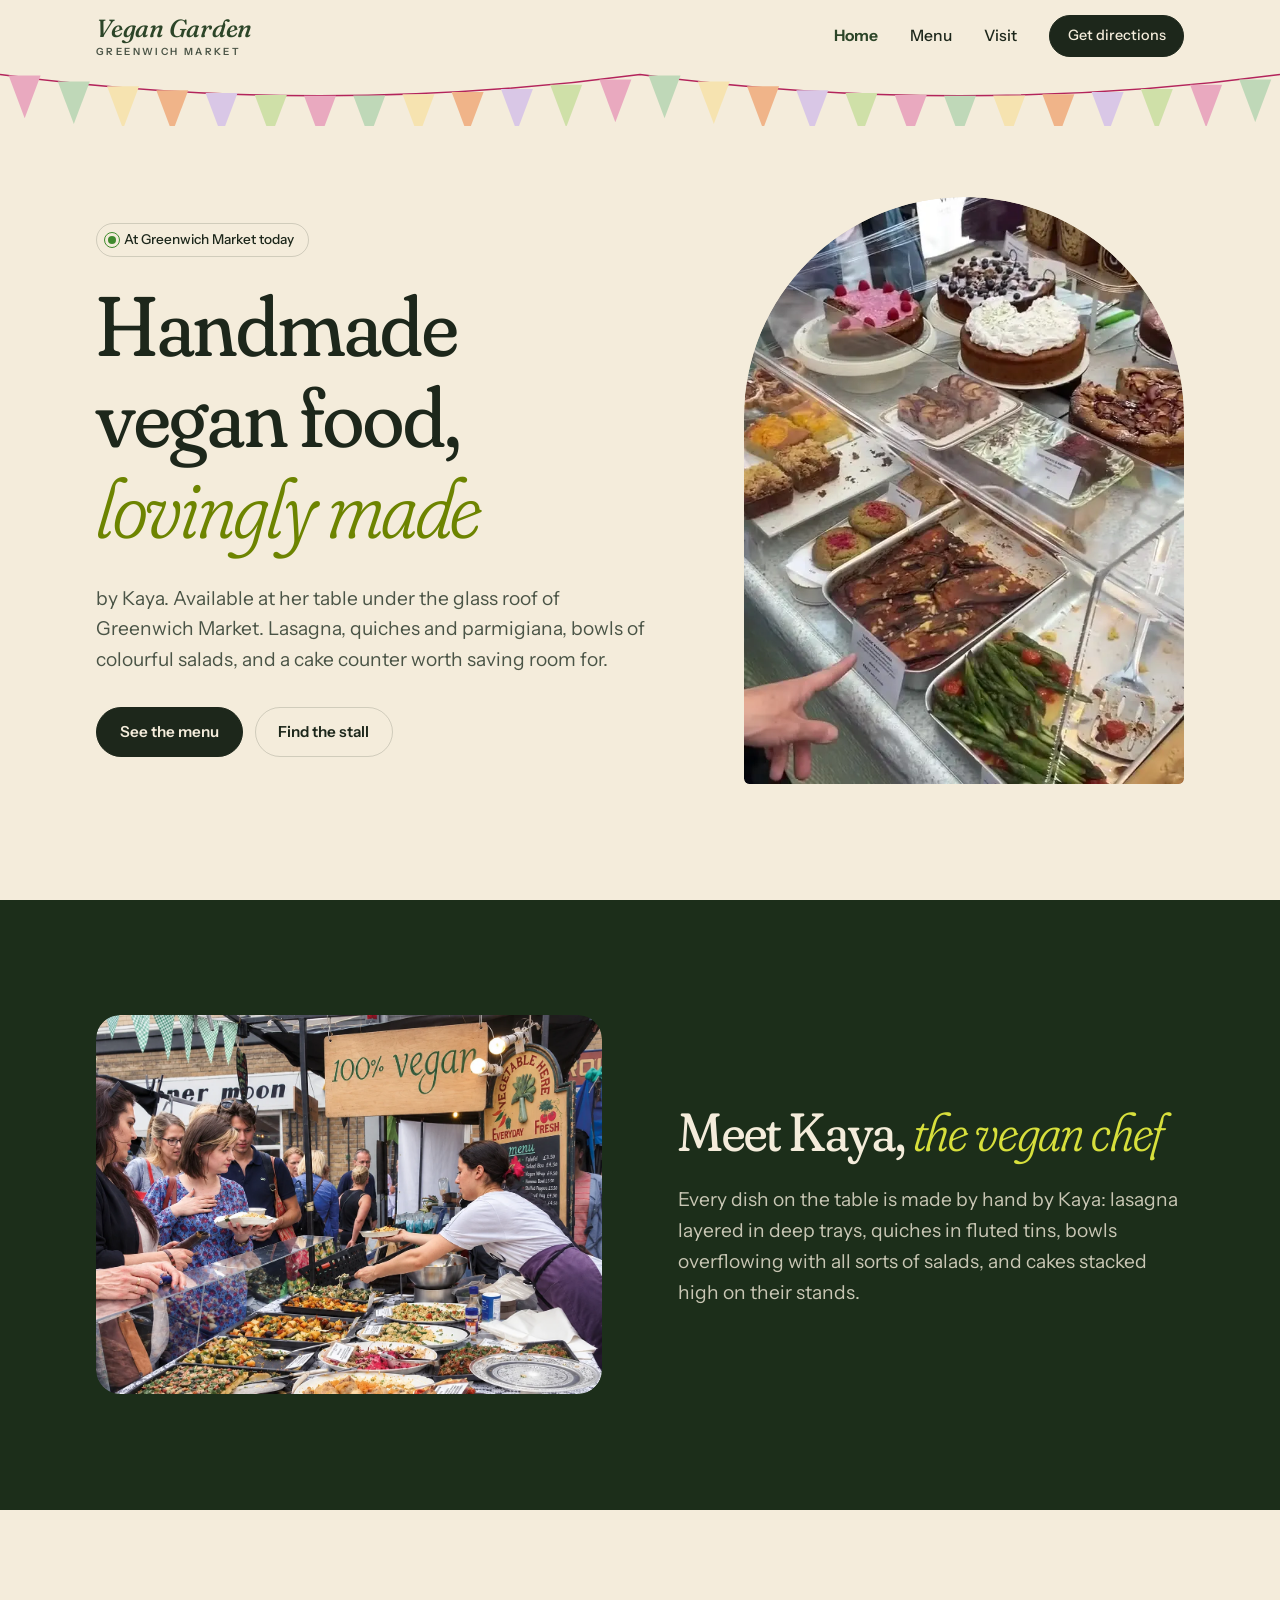
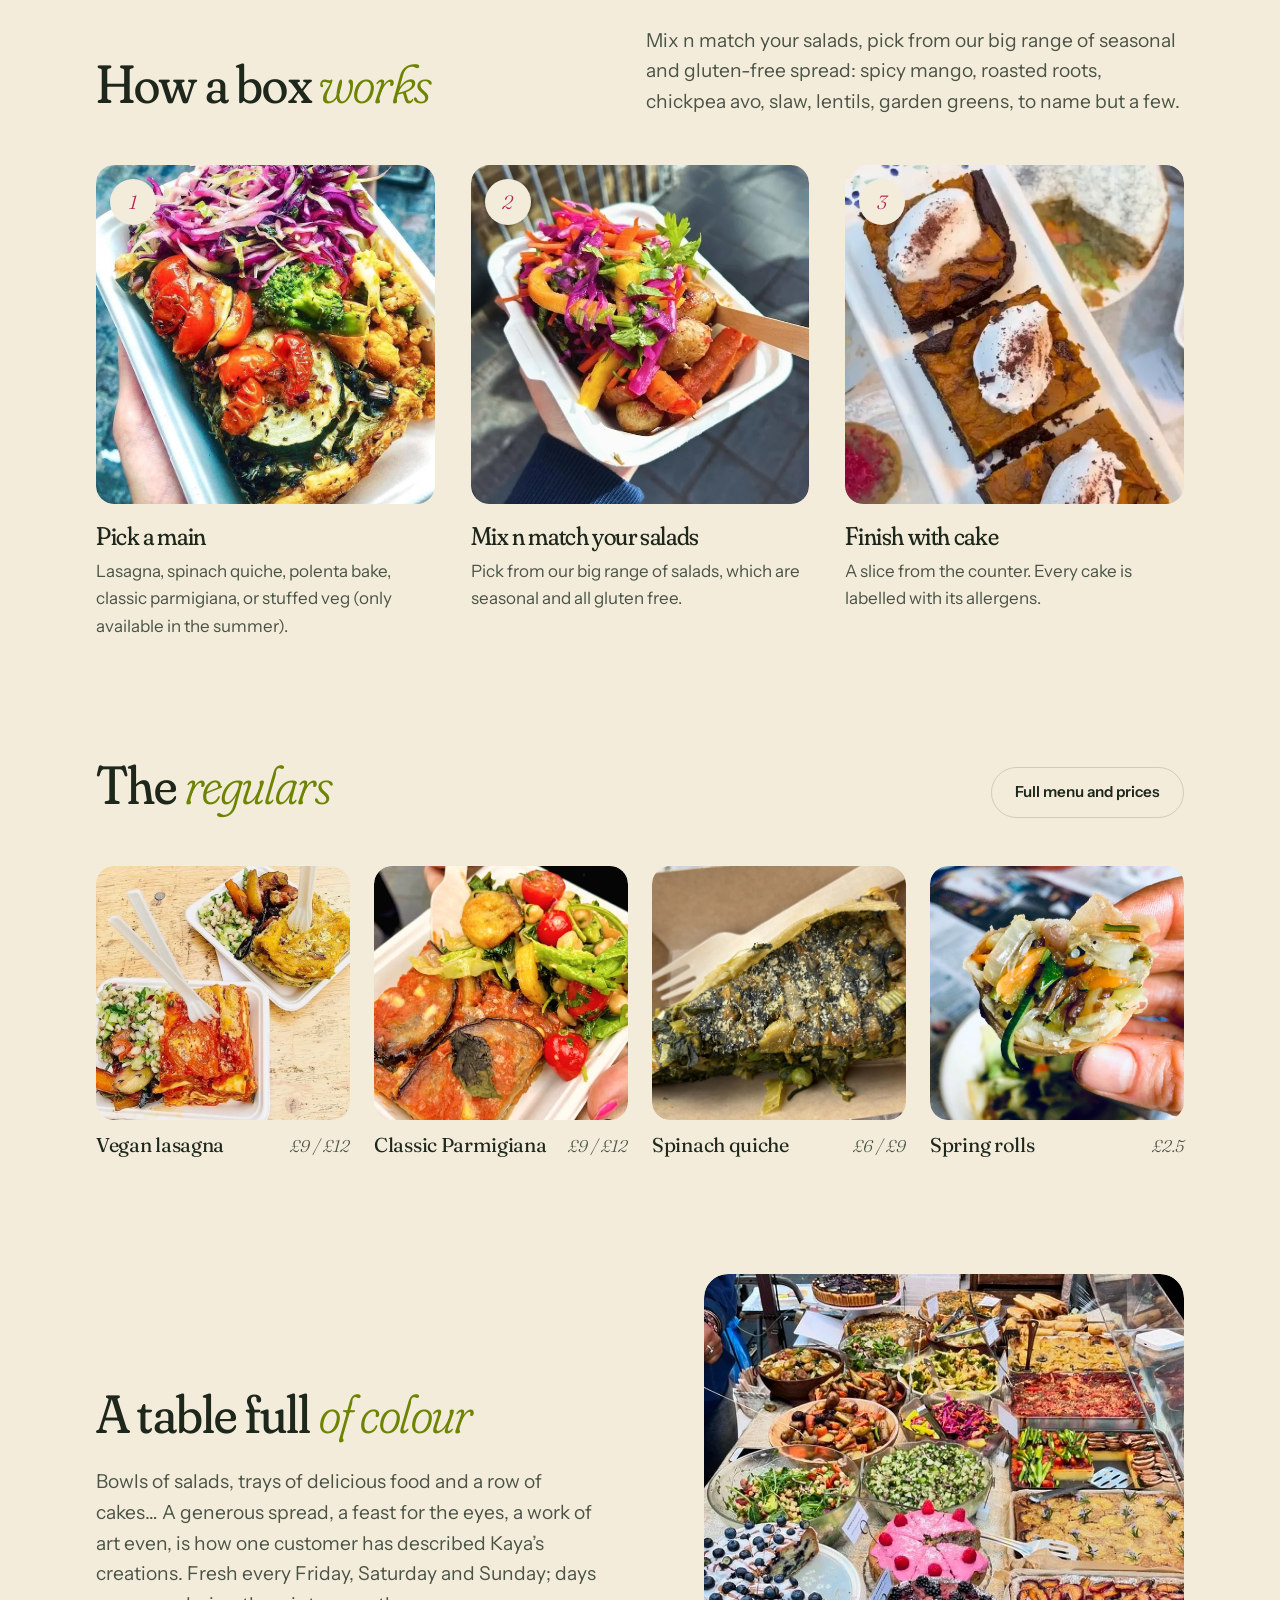
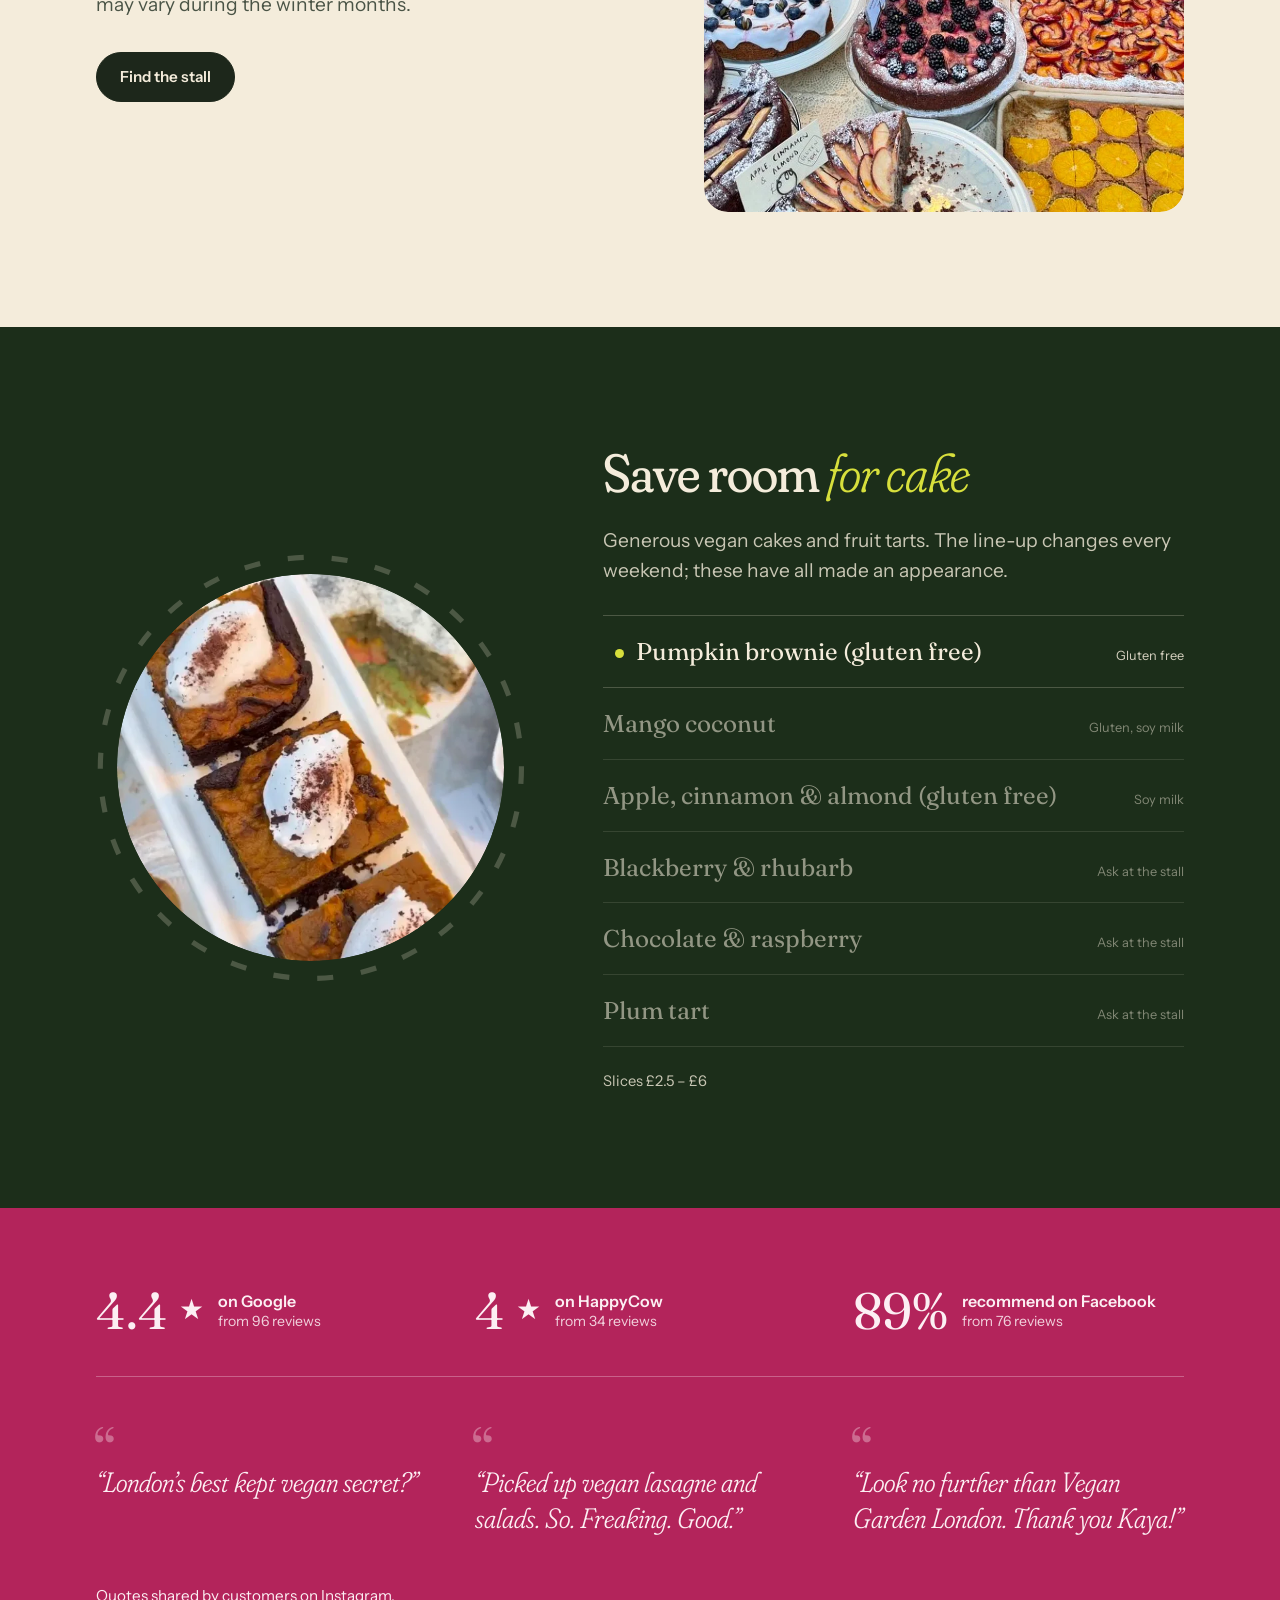
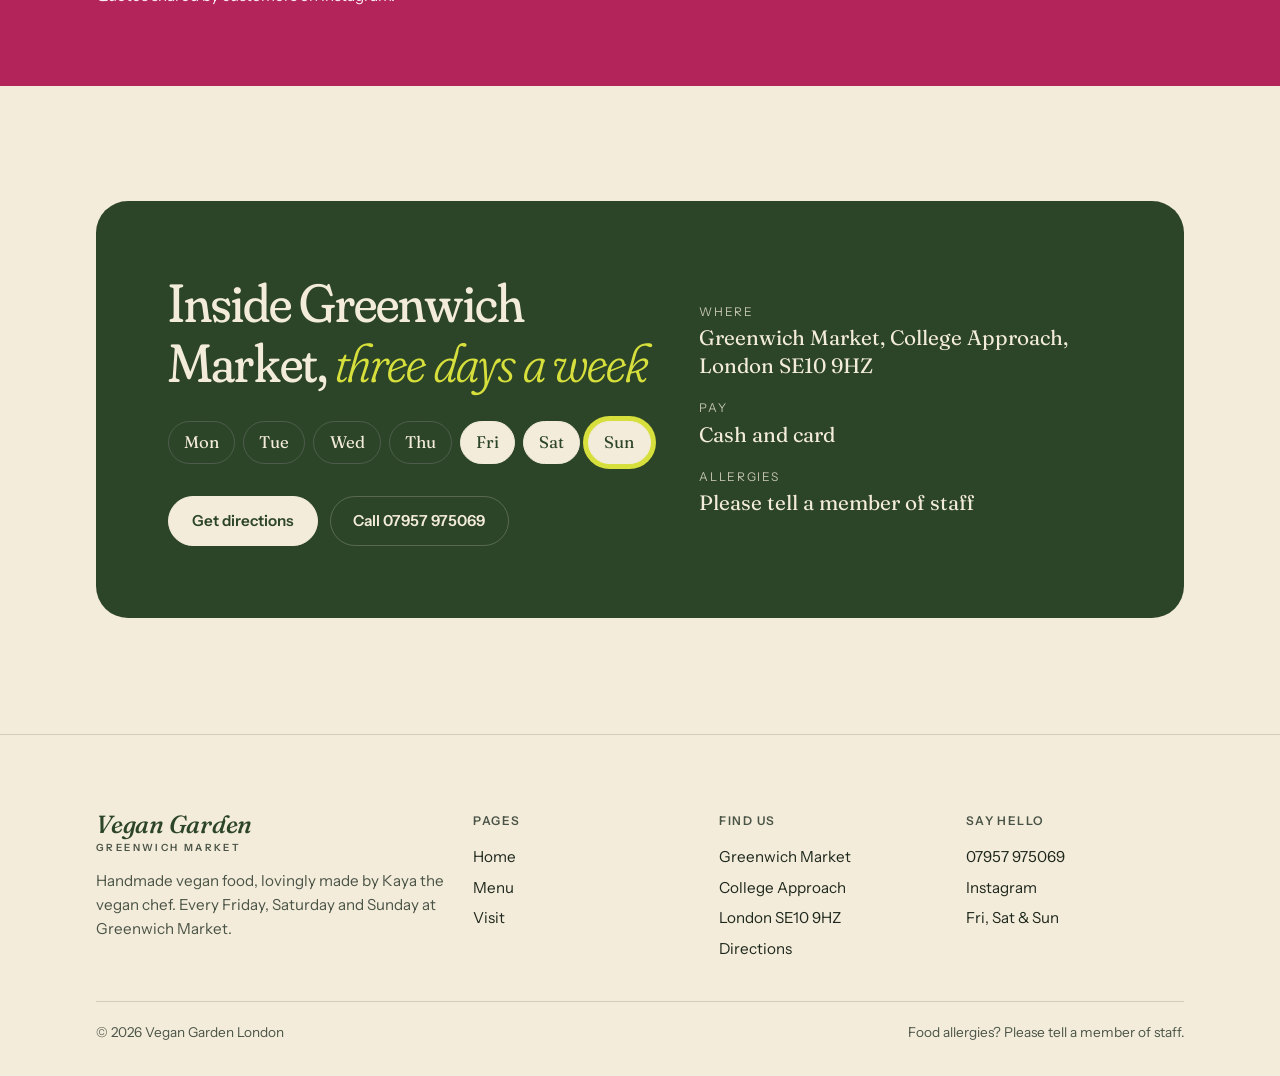
==== commit e106cd17: "first push" ====
--- a/vegan-garden-london/index.html
+++ b/vegan-garden-london/index.html
@@ -48,18 +48,19 @@
             <source src="assets/video/the-table.mp4" type="video/mp4">
           </video>
         </div>
+        <!-- "100% vegan" badge hidden for now. To show it again, remove the comment markers around the next line.
         <span class="hero-badge" aria-hidden="true">100% vegan</span>
+        -->
       </div>
     </div>
   </section>
 
   <section class="section on-dark">
     <div class="wrap split">
-      <div class="photo zoom"><img src="assets/img/stall-serving.webp" alt="Kaya serving at the Vegan Garden stall under the hand-painted sign" width="2000" height="1500" loading="lazy"></div>
+      <div class="photo zoom"><img src="assets/img/kaya-serving.webp" alt="Kaya serving a plate across a table of salads, trays and spring rolls" width="1311" height="983" loading="lazy"></div>
       <div>
         <h2 class="h2">Meet Kaya, <em>the vegan chef</em></h2>
-        <p class="lede">Every dish on the table is made by hand by Kaya: lasagna layered in deep trays, quiches in fluted tins, bowls of slaw and roast veg, and cakes stacked high on their stands.</p>
-        <p class="lede">It’s generous home cooking that happens to be entirely vegan.</p>
+        <p class="lede">Every dish on the table is made by hand by Kaya: lasagna layered in deep trays, quiches in fluted tins, bowls overflowing with all sorts of salads, and cakes stacked high on their stands.</p>
       </div>
     </div>
   </section>
@@ -68,7 +69,7 @@
     <div class="wrap">
       <div class="sec-head">
         <h2 class="h2">How a box <em>works</em></h2>
-        <p class="lede">Have a main on its own, or with two salads from the day’s bowls, packed into a box you can carry anywhere.</p>
+        <p class="lede">Mix n match your salads, pick from our big range of seasonal and gluten-free spread: spicy mango, roasted roots, chickpea avo, slaw, lentils, garden greens, to name but a few.</p>
       </div>
       <ol class="steps">
         <li class="zoom"><span class="num" aria-hidden="true">1</span><div class="photo"><img src="assets/img/main-box.webp" alt="A slice of spinach and courgette quiche topped with roast tomatoes, with slaw, broccoli and cauliflower" width="750" height="750" loading="lazy"></div><h3 class="h3">Pick a main</h3><p>Lasagna, spinach quiche, polenta bake, classic parmigiana, or stuffed veg (only available in the summer).</p></li>
@@ -97,7 +98,7 @@
     <div class="wrap split split--spread">
       <div>
         <h2 class="h2">A table full <em>of colour</em></h2>
-        <p class="lede">A generous spread, a feast for the eyes, a work of art even, is how one customer has described Kaya’s creations. Fresh every Friday, Saturday and Sunday; days may vary during the winter months.</p>
+        <p class="lede">Bowls of salads, trays of delicious food and a row of cakes… A generous spread, a feast for the eyes, a work of art even, is how one customer has described Kaya’s creations. Fresh every Friday, Saturday and Sunday; days may vary during the winter months.</p>
         <div class="btns" style="margin-top:2rem"><a class="btn" href="visit.html">Find the stall</a></div>
       </div>
       <div class="photo photo--spread zoom"><img src="assets/img/spread.webp" alt="Kaya's table spread with bowls of salads, trays of mains and a row of fruit cakes" width="937" height="1050" loading="lazy"></div>
@@ -126,7 +127,7 @@
           <li><button type="button" aria-pressed="false"><span>Chocolate &amp; raspberry</span><small>Ask at the stall</small></button></li>
           <li><button type="button" aria-pressed="false"><span>Plum tart</span><small>Ask at the stall</small></button></li>
         </ul>
-        <p class="price-note">Slices £3.5 / £5</p>
+        <p class="price-note">Slices £2.5 – £6</p>
       </div>
     </div>
   </section>
--- a/vegan-garden-london/css/style.css
+++ b/vegan-garden-london/css/style.css
@@ -8,10 +8,10 @@
 :root{
   --bg:#F4ECDB; --bg-2:#EBE1C9; --bg-3:#E2D5B6;
   --text:#1D271B; --text-soft:#4A5446; --line:rgba(29,39,27,.16);
-  --brand:#2C4528; --accent:#5F7A2E; --em:#3E8E1E; --em-on-dark:#C8E66B; --pop:#B3245B; --pop-text:#fff;
+  --brand:#2C4528; --accent:#5F7A2E; --em:#6D8400; --em-on-dark:#D7DF3C; --em-wght:300; --pop:#B3245B; --pop-text:#fff;
   --btn:#1D271B; --btn-text:#F4ECDB;
-  --dark:#1C2E1A; --on-dark:#F4ECDB; --on-dark-soft:rgba(244,236,219,.8); --on-dark-accent:#B5C47B; --on-dark-line:rgba(244,236,219,.22);
-  --band:#2C4528; --band-text:#F4ECDB; --band-accent:#B5C47B;
+  --dark:#1C2E1A; --on-dark:#F4ECDB; --on-dark-soft:rgba(244,236,219,.8); --on-dark-accent:#D7DF3C; --on-dark-line:rgba(244,236,219,.22);
+  --band:#2C4528; --band-text:#F4ECDB; --band-accent:#D7DF3C;
   --quote:#B3245B; --quote-text:#FCEFF3;
   --head:rgba(244,236,219,.9);
   --dot:#D9A836; --open:#3F8A2E;
@@ -328,6 +328,10 @@
 .steps .rv .num,.steps li.rv .num{transform:scale(0);transition:transform .6s var(--ease) calc(var(--i,0) * 90ms + .45s)}
 .steps li.rv.in .num{transform:none}
 
+/* ---------- italic text: a lighter weight ---------- */
+.display em,.h2 em,.quote-grid blockquote,.food .price,.steps .num,.hero-badge{font-weight:var(--em-wght)}
+@media (max-width:820px){.nav a:not(.btn){font-weight:var(--em-wght)}}
+
 @media (prefers-reduced-motion:reduce){
   *,*::before,*::after{animation:none!important;transition:none!important}
   .rv,.js .hero-copy>*,.js .page-hero .wrap>*,.js .arch,.js .bunting,.js .hero-badge{opacity:1!important;transform:none!important}
